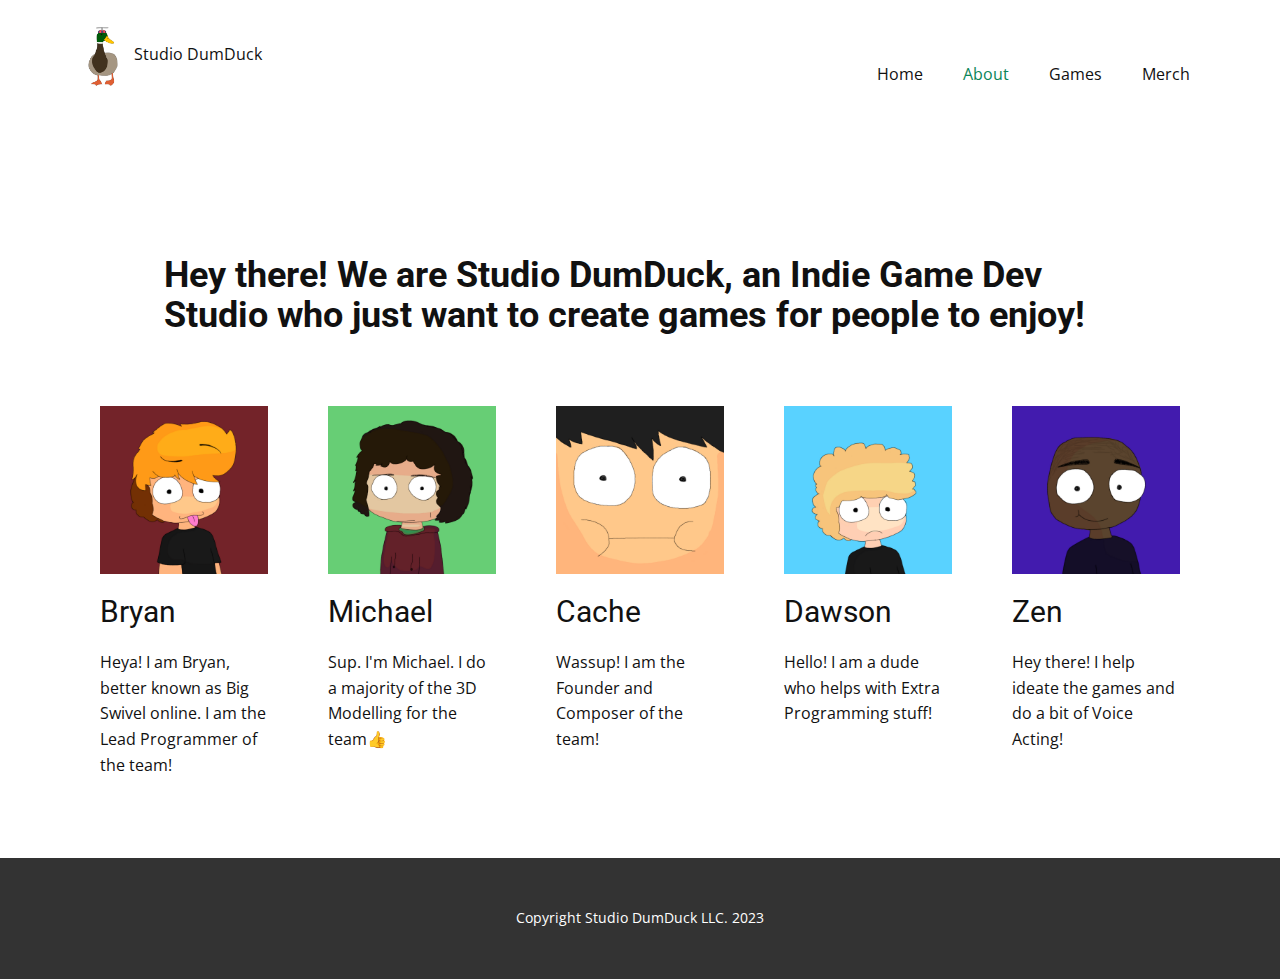
==== About.html @ 2f549c7f "Init" ====
<!DOCTYPE html>
<html style="font-size: 16px;" lang="en"><head>
    <meta name="viewport" content="width=device-width, initial-scale=1.0">
    <meta charset="utf-8">
    <meta name="keywords" content="">
    <meta name="description" content="">
    <title>About</title>
    <link rel="stylesheet" href="nicepage.css" media="screen">
<link rel="stylesheet" href="About.css" media="screen">
    <script class="u-script" type="text/javascript" src="jquery.js" defer=""></script>
    <script class="u-script" type="text/javascript" src="nicepage.js" defer=""></script>
    <meta name="generator" content="Nicepage 5.6.2, nicepage.com">
    <link id="u-theme-google-font" rel="stylesheet" href="https://fonts.googleapis.com/css?family=Roboto:100,100i,300,300i,400,400i,500,500i,700,700i,900,900i|Open+Sans:300,300i,400,400i,500,500i,600,600i,700,700i,800,800i">
    
    
    
    <script type="application/ld+json">{
		"@context": "http://schema.org",
		"@type": "Organization",
		"name": "Studio DumDuck Site",
		"logo": "images/clarence.png"
}</script>
    <meta name="theme-color" content="#0c8558">
    <meta property="og:title" content="About">
    <meta property="og:description" content="">
    <meta property="og:type" content="website">
  <meta data-intl-tel-input-cdn-path="intlTelInput/"></head>
  <body class="u-body u-xl-mode" data-lang="en"><header class="u-clearfix u-header u-header" id="sec-4dc7"><div class="u-clearfix u-sheet u-sheet-1">
        <a href="Home.html" class="u-image u-logo u-image-1" data-image-width="2048" data-image-height="2048" title="Home">
          <img src="images/clarence.png" class="u-logo-image u-logo-image-1">
        </a>
        <p class="u-text u-text-1">Studio DumDuck</p>
        <nav class="u-menu u-menu-one-level u-offcanvas u-menu-1">
          <div class="menu-collapse" style="font-size: 1rem; letter-spacing: 0px;">
            <a class="u-button-style u-custom-left-right-menu-spacing u-custom-padding-bottom u-custom-top-bottom-menu-spacing u-nav-link u-text-active-palette-1-base u-text-hover-palette-2-base" href="#">
              <svg class="u-svg-link" viewBox="0 0 24 24"><use xmlns:xlink="http://www.w3.org/1999/xlink" xlink:href="#menu-hamburger"></use></svg>
              <svg class="u-svg-content" version="1.1" id="menu-hamburger" viewBox="0 0 16 16" x="0px" y="0px" xmlns:xlink="http://www.w3.org/1999/xlink" xmlns="http://www.w3.org/2000/svg"><g><rect y="1" width="16" height="2"></rect><rect y="7" width="16" height="2"></rect><rect y="13" width="16" height="2"></rect>
</g></svg>
            </a>
          </div>
          <div class="u-custom-menu u-nav-container">
            <ul class="u-nav u-unstyled u-nav-1"><li class="u-nav-item"><a class="u-button-style u-nav-link u-text-active-palette-1-base u-text-hover-palette-2-base" href="Home.html" style="padding: 10px 20px;">Home</a>
</li><li class="u-nav-item"><a class="u-button-style u-nav-link u-text-active-palette-1-base u-text-hover-palette-2-base" href="About.html" style="padding: 10px 20px;">About</a>
</li><li class="u-nav-item"><a class="u-button-style u-nav-link u-text-active-palette-1-base u-text-hover-palette-2-base" href="Games.html" style="padding: 10px 20px;">Games</a>
</li><li class="u-nav-item"><a class="u-button-style u-nav-link u-text-active-palette-1-base u-text-hover-palette-2-base" href="Merch.html" style="padding: 10px 20px;">Merch</a>
</li></ul>
          </div>
          <div class="u-custom-menu u-nav-container-collapse">
            <div class="u-black u-container-style u-inner-container-layout u-opacity u-opacity-95 u-sidenav">
              <div class="u-inner-container-layout u-sidenav-overflow">
                <div class="u-menu-close"></div>
                <ul class="u-align-center u-nav u-popupmenu-items u-unstyled u-nav-2"><li class="u-nav-item"><a class="u-button-style u-nav-link" href="Home.html">Home</a>
</li><li class="u-nav-item"><a class="u-button-style u-nav-link" href="About.html">About</a>
</li><li class="u-nav-item"><a class="u-button-style u-nav-link" href="Games.html">Games</a>
</li><li class="u-nav-item"><a class="u-button-style u-nav-link" href="Merch.html">Merch</a>
</li></ul>
              </div>
            </div>
            <div class="u-black u-menu-overlay u-opacity u-opacity-70"></div>
          </div>
        </nav>
      </div></header>
    <section class="u-clearfix u-section-1" id="sec-3592">
      <div class="u-clearfix u-sheet u-valign-middle u-sheet-1">
        <h1 class="u-text u-text-1">Hey there! We are Studio DumDuck, an Indie Game Dev Studio who just want to create games for people to enjoy!</h1>
      </div>
    </section>
    <section class="u-clearfix u-section-2" id="sec-0925">
      <div class="u-clearfix u-sheet u-sheet-1">
        <div class="u-expanded-width u-list u-list-1">
          <div class="u-repeater u-repeater-1">
            <div class="u-container-style u-list-item u-repeater-item">
              <div class="u-container-layout u-similar-container u-container-layout-1">
                <img alt="" class="u-expanded-width u-image u-image-default u-image-1" data-image-width="2048" data-image-height="2048" src="images/bigman.png">
                <h3 class="u-text u-text-default u-text-1">Bryan</h3>
                <p class="u-text u-text-2">Heya! I am Bryan, better known as Big Swivel online. I am the Lead Programmer of the team!</p>
              </div>
            </div>
            <div class="u-container-style u-list-item u-repeater-item">
              <div class="u-container-layout u-similar-container u-container-layout-2">
                <img alt="" class="u-expanded-width u-image u-image-default u-image-2" data-image-width="2048" data-image-height="2048" src="images/michale.png">
                <h3 class="u-text u-text-default u-text-3">Michael</h3>
                <p class="u-text u-text-4">Sup. I'm Michael. I do a majority of the 3D Modelling for the team👍</p>
              </div>
            </div>
            <div class="u-container-style u-list-item u-repeater-item">
              <div class="u-container-layout u-similar-container u-container-layout-3">
                <img alt="" class="u-expanded-width u-image u-image-default u-image-3" data-image-width="2048" data-image-height="2048" src="images/cac.png">
                <h3 class="u-text u-text-default u-text-5">Cache</h3>
                <p class="u-text u-text-6">Wassup! I am the Founder and Composer of the team!</p>
              </div>
            </div>
            <div class="u-container-style u-list-item u-repeater-item">
              <div class="u-container-layout u-similar-container u-container-layout-4">
                <img alt="" class="u-expanded-width u-image u-image-default u-image-4" data-image-width="2048" data-image-height="2048" src="images/dwarso.png">
                <h3 class="u-text u-text-default u-text-7">Dawson</h3>
                <p class="u-text u-text-8">Hello! I am a dude who helps with Extra Programming stuff!</p>
              </div>
            </div>
            <div class="u-container-style u-list-item u-repeater-item">
              <div class="u-container-layout u-similar-container u-container-layout-5">
                <img alt="" class="u-expanded-width u-image u-image-default u-image-5" data-image-width="2048" data-image-height="2048" src="images/xen.png">
                <h3 class="u-text u-text-default u-text-9">Zen</h3>
                <p class="u-text u-text-10">Hey there! I help ideate the games and do a bit of Voice Acting!</p>
              </div>
            </div>
          </div>
        </div>
      </div>
    </section>
    
    
    <footer class="u-align-center u-clearfix u-footer u-grey-80 u-footer" id="sec-8961"><div class="u-clearfix u-sheet u-sheet-1">
        <p class="u-small-text u-text u-text-variant u-text-1">Copyright Studio DumDuck LLC. 2023</p>
      </div></footer>
  
</body></html>
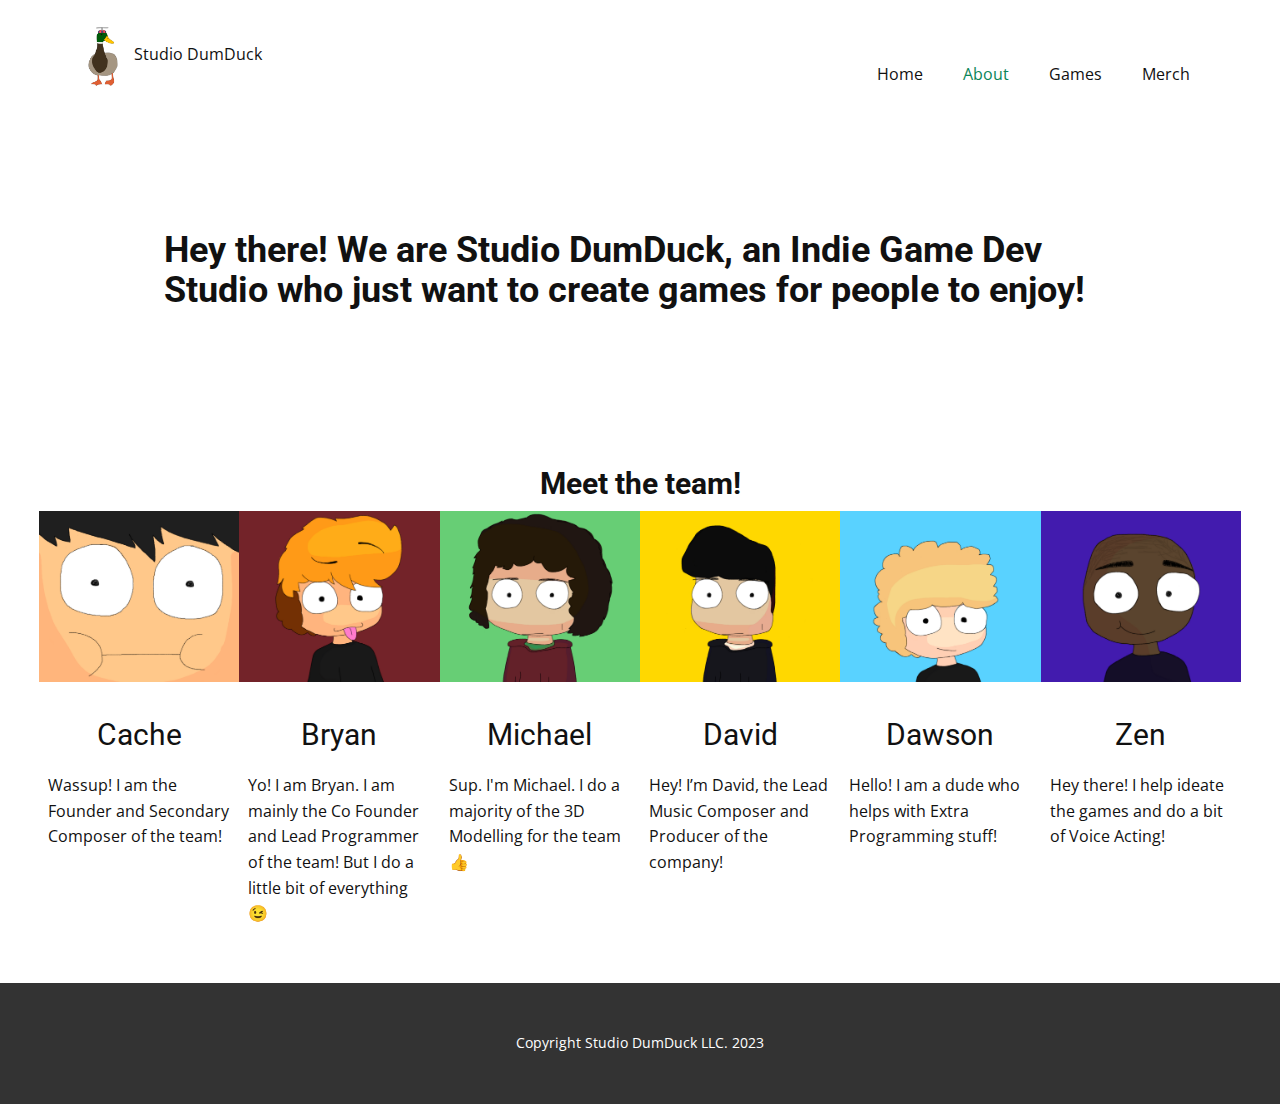
==== commit 8f9734c1: "Finished About Page (So Far)" ====
--- a/About.html
+++ b/About.html
@@ -61,47 +61,55 @@
         </nav>
       </div></header>
     <section class="u-clearfix u-section-1" id="sec-3592">
-      <div class="u-clearfix u-sheet u-valign-middle u-sheet-1">
+      <div class="u-clearfix u-sheet u-sheet-1">
         <h1 class="u-text u-text-1">Hey there! We are Studio DumDuck, an Indie Game Dev Studio who just want to create games for people to enjoy!</h1>
+        <h1 class="u-align-center u-text u-text-2">Meet the team!</h1>
       </div>
     </section>
     <section class="u-clearfix u-section-2" id="sec-0925">
       <div class="u-clearfix u-sheet u-sheet-1">
-        <div class="u-expanded-width u-list u-list-1">
+        <div class="u-list u-list-1">
           <div class="u-repeater u-repeater-1">
             <div class="u-container-style u-list-item u-repeater-item">
               <div class="u-container-layout u-similar-container u-container-layout-1">
-                <img alt="" class="u-expanded-width u-image u-image-default u-image-1" data-image-width="2048" data-image-height="2048" src="images/bigman.png">
-                <h3 class="u-text u-text-default u-text-1">Bryan</h3>
-                <p class="u-text u-text-2">Heya! I am Bryan, better known as Big Swivel online. I am the Lead Programmer of the team!</p>
+                <img alt="" class="u-expanded-width u-image u-image-default u-image-1" data-image-width="2048" data-image-height="2048" src="images/cac.png">
+                <h3 class="u-align-center u-text u-text-1">Cache</h3>
+                <p class="u-text u-text-2">Wassup! I am the Founder and Secondary Composer of the team!</p>
               </div>
             </div>
             <div class="u-container-style u-list-item u-repeater-item">
               <div class="u-container-layout u-similar-container u-container-layout-2">
-                <img alt="" class="u-expanded-width u-image u-image-default u-image-2" data-image-width="2048" data-image-height="2048" src="images/michale.png">
-                <h3 class="u-text u-text-default u-text-3">Michael</h3>
-                <p class="u-text u-text-4">Sup. I'm Michael. I do a majority of the 3D Modelling for the team👍</p>
+                <img alt="" class="u-expanded-width u-image u-image-default u-image-2" data-image-width="2048" data-image-height="2048" src="images/bigman.png">
+                <h3 class="u-align-center u-text u-text-3">Bryan</h3>
+                <p class="u-text u-text-4">Yo! I am Bryan. I am mainly the Co Founder and Lead Programmer of the team! But I do a little bit of everything 😉</p>
               </div>
             </div>
             <div class="u-container-style u-list-item u-repeater-item">
               <div class="u-container-layout u-similar-container u-container-layout-3">
-                <img alt="" class="u-expanded-width u-image u-image-default u-image-3" data-image-width="2048" data-image-height="2048" src="images/cac.png">
-                <h3 class="u-text u-text-default u-text-5">Cache</h3>
-                <p class="u-text u-text-6">Wassup! I am the Founder and Composer of the team!</p>
+                <img alt="" class="u-expanded-width u-image u-image-default u-image-3" data-image-width="2048" data-image-height="2048" src="images/michale.png">
+                <h3 class="u-align-center u-text u-text-5">Michael</h3>
+                <p class="u-text u-text-6">Sup. I'm Michael. I do a majority of the 3D Modelling for the team👍</p>
               </div>
             </div>
             <div class="u-container-style u-list-item u-repeater-item">
               <div class="u-container-layout u-similar-container u-container-layout-4">
-                <img alt="" class="u-expanded-width u-image u-image-default u-image-4" data-image-width="2048" data-image-height="2048" src="images/dwarso.png">
-                <h3 class="u-text u-text-default u-text-7">Dawson</h3>
-                <p class="u-text u-text-8">Hello! I am a dude who helps with Extra Programming stuff!</p>
+                <img alt="" class="u-expanded-width u-image u-image-default u-image-4" data-image-width="2048" data-image-height="2048" src="images/da.png">
+                <h3 class="u-align-center u-text u-text-7">David</h3>
+                <p class="u-text u-text-8"> Hey! I’m David, the Lead Music Composer and Producer of the company!</p>
               </div>
             </div>
             <div class="u-container-style u-list-item u-repeater-item">
               <div class="u-container-layout u-similar-container u-container-layout-5">
-                <img alt="" class="u-expanded-width u-image u-image-default u-image-5" data-image-width="2048" data-image-height="2048" src="images/xen.png">
-                <h3 class="u-text u-text-default u-text-9">Zen</h3>
-                <p class="u-text u-text-10">Hey there! I help ideate the games and do a bit of Voice Acting!</p>
+                <img alt="" class="u-expanded-width u-image u-image-default u-image-5" data-image-width="2048" data-image-height="2048" src="images/dwarso1.png">
+                <h3 class="u-align-center u-text u-text-9">Dawson</h3>
+                <p class="u-text u-text-10">Hello! I am a dude who helps with Extra Programming stuff!</p>
+              </div>
+            </div>
+            <div class="u-container-style u-list-item u-repeater-item">
+              <div class="u-container-layout u-similar-container u-container-layout-6">
+                <img alt="" class="u-expanded-width u-image u-image-default u-image-6" data-image-width="2048" data-image-height="2048" src="images/xen.png">
+                <h3 class="u-align-center u-text u-text-11">Zen</h3>
+                <p class="u-text u-text-12">Hey there! I help ideate the games and do a bit of Voice Acting!</p>
               </div>
             </div>
           </div>
--- a/About.css
+++ b/About.css
@@ -1,11 +1,17 @@
 .u-section-1 .u-sheet-1 {
-  min-height: 179px;
+  min-height: 305px;
 }
 
 .u-section-1 .u-text-1 {
   font-weight: 700;
   font-size: 2.25rem;
-  margin: 51px 94px;
+  margin: 26px 94px 0;
+}
+
+.u-section-1 .u-text-2 {
+  font-size: 1.875rem;
+  font-weight: 700;
+  margin: 157px 94px 11px;
 }
 
 @media (max-width: 1199px) {
@@ -13,11 +19,10 @@
     margin-left: 0;
     margin-right: 0;
   }
-}
-
-@media (max-width: 767px) {
-  .u-section-1 .u-text-1 {
-    margin-top: 156px;
+
+  .u-section-1 .u-text-2 {
+    margin-left: 0;
+    margin-right: 0;
   }
 }
 
@@ -31,136 +36,208 @@
 
 .u-section-2 .u-list-1 {
   grid-template-rows: auto;
-  margin-top: 0;
-  margin-bottom: 10px;
+  width: 1202px;
+  margin: 0 -31px 48px;
 }
 
 .u-section-2 .u-repeater-1 {
-  grid-template-columns: 20% 20% 20% 20% 20%;
-  min-height: 462px;
+  grid-template-columns: 16.6667% 16.6667% 16.6667% 16.6667% 16.6667% 16.6667%;
+  min-height: 424px;
   grid-gap: 0px 0px;
+  grid-auto-columns: 16.6667%;
 }
 
 .u-section-2 .u-container-layout-1 {
-  padding: 20px 30px 0;
+  padding: 0;
 }
 
 .u-section-2 .u-image-1 {
-  height: 168px;
+  height: 171px;
   margin-top: 0;
   margin-bottom: 0;
 }
 
 .u-section-2 .u-text-1 {
-  margin: 20px auto 0 0;
+  width: 116px;
+  margin: 35px auto 0;
 }
 
 .u-section-2 .u-text-2 {
-  margin: 20px 0 0;
+  margin: 20px 9px 0;
 }
 
 .u-section-2 .u-container-layout-2 {
-  padding: 20px 30px 0;
+  padding: 0;
 }
 
 .u-section-2 .u-image-2 {
-  height: 168px;
+  height: 171px;
   margin-top: 0;
   margin-bottom: 0;
 }
 
 .u-section-2 .u-text-3 {
-  margin: 20px auto 0 0;
+  width: 116px;
+  margin: 35px auto 0;
 }
 
 .u-section-2 .u-text-4 {
-  margin: 20px 0 0;
+  margin: 20px 9px 0;
 }
 
 .u-section-2 .u-container-layout-3 {
-  padding: 20px 30px 0;
+  padding: 0;
 }
 
 .u-section-2 .u-image-3 {
-  height: 168px;
+  height: 171px;
   margin-top: 0;
   margin-bottom: 0;
 }
 
 .u-section-2 .u-text-5 {
-  margin: 20px auto 0 0;
+  width: 116px;
+  margin: 35px auto 0;
 }
 
 .u-section-2 .u-text-6 {
-  margin: 20px 0 0;
+  margin: 20px 9px 0;
 }
 
 .u-section-2 .u-container-layout-4 {
-  padding: 20px 30px 0;
+  padding: 0;
 }
 
 .u-section-2 .u-image-4 {
-  height: 168px;
+  height: 171px;
   margin-top: 0;
   margin-bottom: 0;
 }
 
 .u-section-2 .u-text-7 {
-  margin: 20px auto 0 0;
+  width: 116px;
+  margin: 35px auto 0;
 }
 
 .u-section-2 .u-text-8 {
-  margin: 20px 0 0;
+  margin: 20px 9px 0;
 }
 
 .u-section-2 .u-container-layout-5 {
-  padding: 20px 30px 0;
+  padding: 0;
 }
 
 .u-section-2 .u-image-5 {
-  height: 168px;
+  height: 171px;
   margin-top: 0;
   margin-bottom: 0;
 }
 
 .u-section-2 .u-text-9 {
-  margin: 20px auto 0 0;
+  width: 116px;
+  margin: 35px auto 0;
 }
 
 .u-section-2 .u-text-10 {
-  margin: 20px 0 0;
+  margin: 20px 9px 0;
+}
+
+.u-section-2 .u-container-layout-6 {
+  padding: 0;
+}
+
+.u-section-2 .u-image-6 {
+  height: 171px;
+  margin-top: 0;
+  margin-bottom: 0;
+}
+
+.u-section-2 .u-text-11 {
+  width: 116px;
+  margin: 35px auto 0;
+}
+
+.u-section-2 .u-text-12 {
+  margin: 20px 9px 0;
 }
 
 @media (max-width: 1199px) {
+  .u-section-2 .u-list-1 {
+    width: 940px;
+    margin-left: 0;
+    margin-right: 0;
+  }
+
   .u-section-2 .u-repeater-1 {
-    min-height: 381px;
+    grid-template-columns: 20% 20% 20% 20% 20%;
+    min-height: 332px;
+    grid-auto-columns: 16.666666666666668%;
   }
 
   .u-section-2 .u-image-1 {
     height: 128px;
   }
 
+  .u-section-2 .u-text-2 {
+    margin-left: 0;
+    margin-right: 0;
+  }
+
   .u-section-2 .u-image-2 {
     height: 128px;
   }
 
+  .u-section-2 .u-text-4 {
+    margin-left: 0;
+    margin-right: 0;
+  }
+
   .u-section-2 .u-image-3 {
     height: 128px;
   }
 
+  .u-section-2 .u-text-6 {
+    margin-left: 0;
+    margin-right: 0;
+  }
+
   .u-section-2 .u-image-4 {
     height: 128px;
   }
 
+  .u-section-2 .u-text-8 {
+    margin-left: 0;
+    margin-right: 0;
+  }
+
   .u-section-2 .u-image-5 {
     height: 128px;
   }
+
+  .u-section-2 .u-text-10 {
+    margin-left: 0;
+    margin-right: 0;
+  }
+
+  .u-section-2 .u-image-6 {
+    height: 128px;
+  }
+
+  .u-section-2 .u-text-12 {
+    margin-left: 0;
+    margin-right: 0;
+  }
 }
 
 @media (max-width: 991px) {
+  .u-section-2 .u-list-1 {
+    width: 720px;
+  }
+
   .u-section-2 .u-repeater-1 {
     grid-template-columns: 33.3333% 33.3333% 33.3333%;
     min-height: 710px;
+    grid-auto-columns: 33.333333333333336%;
   }
 
   .u-section-2 .u-image-1 {
@@ -182,62 +259,55 @@
   .u-section-2 .u-image-5 {
     height: 180px;
   }
+
+  .u-section-2 .u-image-6 {
+    height: 180px;
+  }
 }
 
 @media (max-width: 767px) {
+  .u-section-2 .u-list-1 {
+    width: 540px;
+  }
+
   .u-section-2 .u-repeater-1 {
     grid-template-columns: 50% 50%;
-  }
-
-  .u-section-2 .u-container-layout-1 {
-    padding-left: 10px;
-    padding-right: 10px;
+    grid-auto-columns: 50%;
   }
 
   .u-section-2 .u-image-1 {
     height: 250px;
   }
 
-  .u-section-2 .u-container-layout-2 {
-    padding-left: 10px;
-    padding-right: 10px;
-  }
-
   .u-section-2 .u-image-2 {
     height: 250px;
   }
 
-  .u-section-2 .u-container-layout-3 {
-    padding-left: 10px;
-    padding-right: 10px;
-  }
-
   .u-section-2 .u-image-3 {
     height: 250px;
   }
 
-  .u-section-2 .u-container-layout-4 {
-    padding-left: 10px;
-    padding-right: 10px;
-  }
-
   .u-section-2 .u-image-4 {
     height: 250px;
   }
 
-  .u-section-2 .u-container-layout-5 {
-    padding-left: 10px;
-    padding-right: 10px;
-  }
-
   .u-section-2 .u-image-5 {
     height: 250px;
   }
+
+  .u-section-2 .u-image-6 {
+    height: 250px;
+  }
 }
 
 @media (max-width: 575px) {
+  .u-section-2 .u-list-1 {
+    width: 340px;
+  }
+
   .u-section-2 .u-repeater-1 {
     grid-template-columns: 100%;
+    grid-auto-columns: 100%;
   }
 
   .u-section-2 .u-image-1 {
@@ -259,4 +329,8 @@
   .u-section-2 .u-image-5 {
     height: 320px;
   }
+
+  .u-section-2 .u-image-6 {
+    height: 320px;
+  }
 }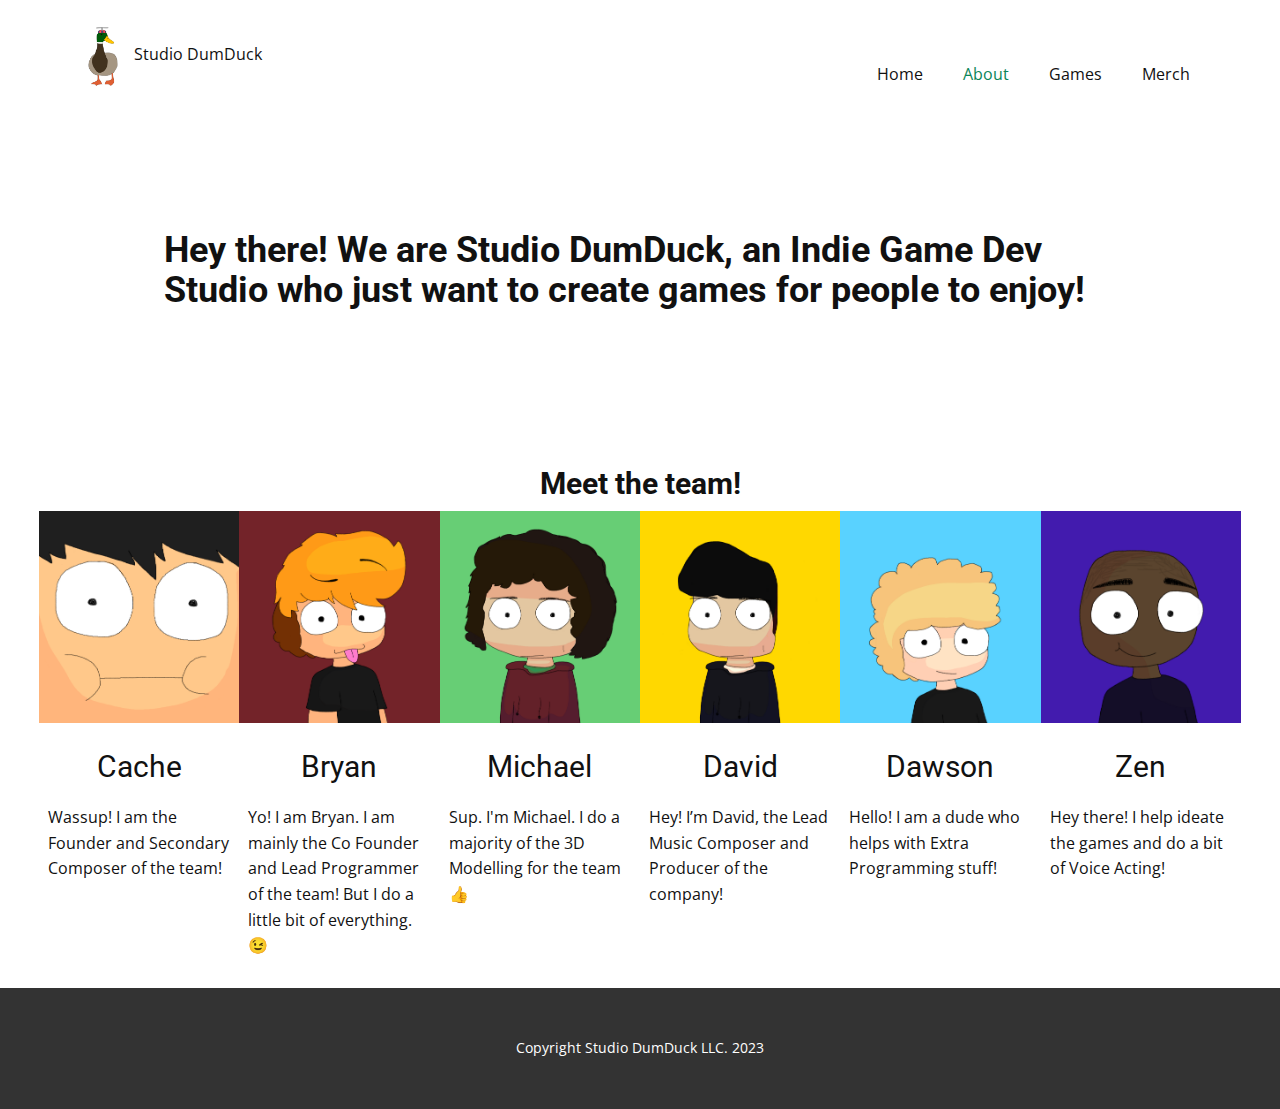
==== commit 03822264: "fixed the weird issue where it made the images rectangular" ====
--- a/About.html
+++ b/About.html
@@ -81,7 +81,7 @@
               <div class="u-container-layout u-similar-container u-container-layout-2">
                 <img alt="" class="u-expanded-width u-image u-image-default u-image-2" data-image-width="2048" data-image-height="2048" src="images/bigman.png">
                 <h3 class="u-align-center u-text u-text-3">Bryan</h3>
-                <p class="u-text u-text-4">Yo! I am Bryan. I am mainly the Co Founder and Lead Programmer of the team! But I do a little bit of everything 😉</p>
+                <p class="u-text u-text-4">Yo! I am Bryan. I am mainly the Co Founder and Lead Programmer of the team! But I do a little bit of everything.😉</p>
               </div>
             </div>
             <div class="u-container-style u-list-item u-repeater-item">
--- a/About.css
+++ b/About.css
@@ -31,18 +31,18 @@
     font-size: 1.875rem;
   }
 }.u-section-2 .u-sheet-1 {
-  min-height: 472px;
+  min-height: 477px;
 }
 
 .u-section-2 .u-list-1 {
   grid-template-rows: auto;
   width: 1202px;
-  margin: 0 -31px 48px;
+  margin: 0 -31px 20px;
 }
 
 .u-section-2 .u-repeater-1 {
   grid-template-columns: 16.6667% 16.6667% 16.6667% 16.6667% 16.6667% 16.6667%;
-  min-height: 424px;
+  min-height: 457px;
   grid-gap: 0px 0px;
   grid-auto-columns: 16.6667%;
 }
@@ -52,14 +52,14 @@
 }
 
 .u-section-2 .u-image-1 {
-  height: 171px;
+  height: 212px;
   margin-top: 0;
   margin-bottom: 0;
 }
 
 .u-section-2 .u-text-1 {
-  width: 116px;
-  margin: 35px auto 0;
+  width: 117px;
+  margin: 26px auto 0;
 }
 
 .u-section-2 .u-text-2 {
@@ -71,14 +71,14 @@
 }
 
 .u-section-2 .u-image-2 {
-  height: 171px;
+  height: 212px;
   margin-top: 0;
   margin-bottom: 0;
 }
 
 .u-section-2 .u-text-3 {
-  width: 116px;
-  margin: 35px auto 0;
+  width: 117px;
+  margin: 26px auto 0;
 }
 
 .u-section-2 .u-text-4 {
@@ -90,14 +90,14 @@
 }
 
 .u-section-2 .u-image-3 {
-  height: 171px;
+  height: 212px;
   margin-top: 0;
   margin-bottom: 0;
 }
 
 .u-section-2 .u-text-5 {
-  width: 116px;
-  margin: 35px auto 0;
+  width: 117px;
+  margin: 26px auto 0;
 }
 
 .u-section-2 .u-text-6 {
@@ -109,14 +109,14 @@
 }
 
 .u-section-2 .u-image-4 {
-  height: 171px;
+  height: 212px;
   margin-top: 0;
   margin-bottom: 0;
 }
 
 .u-section-2 .u-text-7 {
-  width: 116px;
-  margin: 35px auto 0;
+  width: 117px;
+  margin: 26px auto 0;
 }
 
 .u-section-2 .u-text-8 {
@@ -128,14 +128,14 @@
 }
 
 .u-section-2 .u-image-5 {
-  height: 171px;
+  height: 212px;
   margin-top: 0;
   margin-bottom: 0;
 }
 
 .u-section-2 .u-text-9 {
-  width: 116px;
-  margin: 35px auto 0;
+  width: 117px;
+  margin: 26px auto 0;
 }
 
 .u-section-2 .u-text-10 {
@@ -147,14 +147,14 @@
 }
 
 .u-section-2 .u-image-6 {
-  height: 171px;
+  height: 212px;
   margin-top: 0;
   margin-bottom: 0;
 }
 
 .u-section-2 .u-text-11 {
-  width: 116px;
-  margin: 35px auto 0;
+  width: 117px;
+  margin: 26px auto 0;
 }
 
 .u-section-2 .u-text-12 {
@@ -170,7 +170,7 @@
 
   .u-section-2 .u-repeater-1 {
     grid-template-columns: 20% 20% 20% 20% 20%;
-    min-height: 332px;
+    min-height: 357px;
     grid-auto-columns: 16.666666666666668%;
   }
 
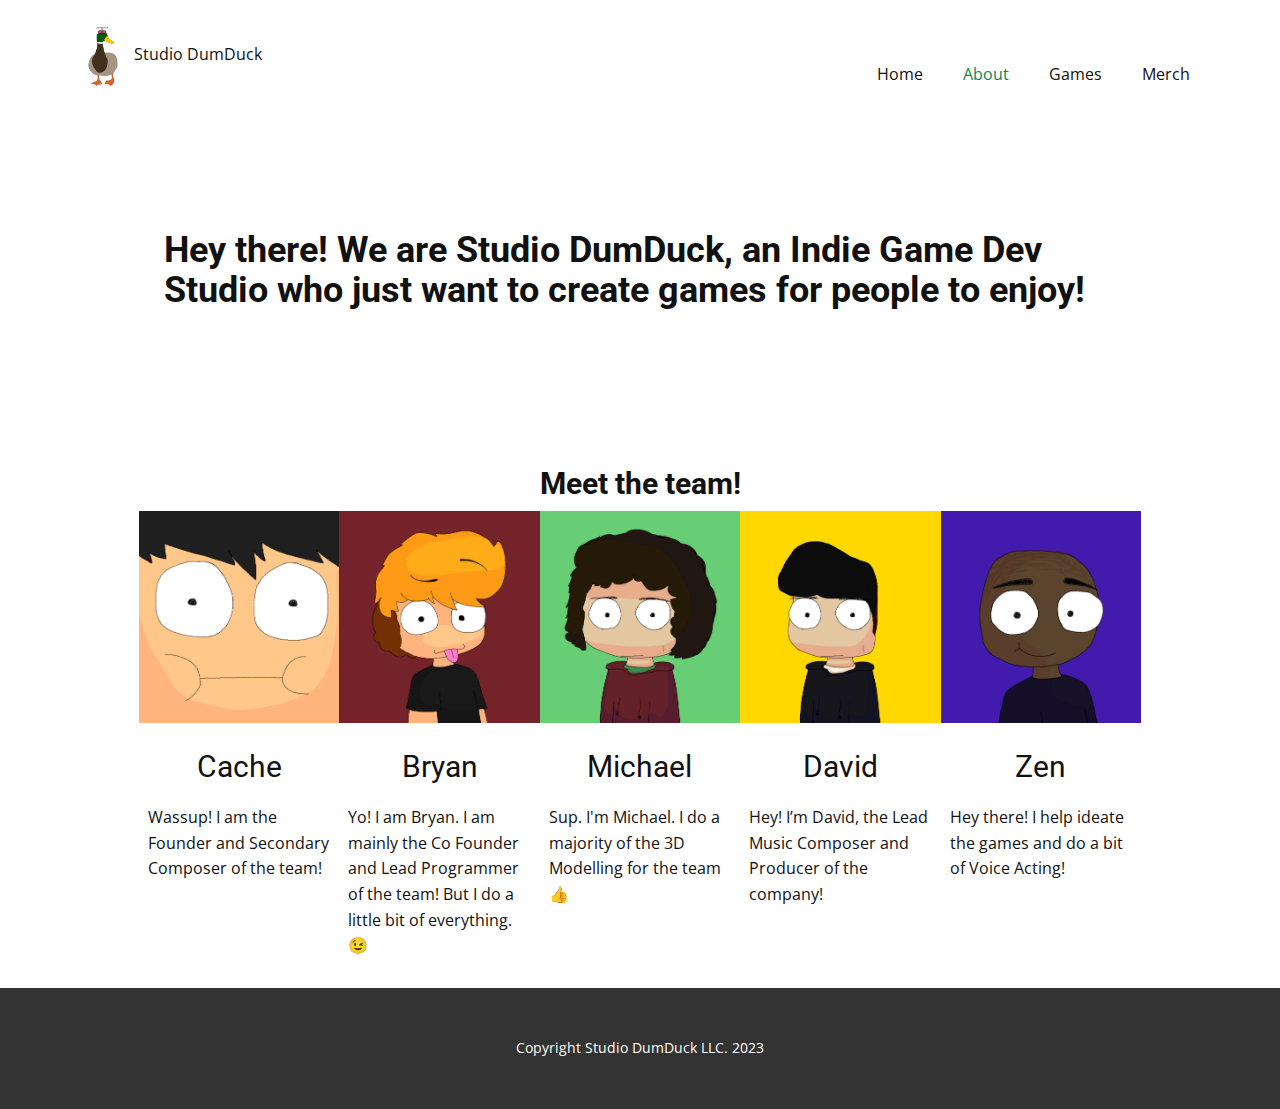
==== commit f1386f9b: "remove REDACTED EMPLOYEE" ====
--- a/About.html
+++ b/About.html
@@ -67,7 +67,7 @@
       </div>
     </section>
     <section class="u-clearfix u-section-2" id="sec-0925">
-      <div class="u-clearfix u-sheet u-sheet-1">
+      <div class="u-clearfix u-sheet u-valign-top u-sheet-1">
         <div class="u-list u-list-1">
           <div class="u-repeater u-repeater-1">
             <div class="u-container-style u-list-item u-repeater-item">
@@ -100,16 +100,9 @@
             </div>
             <div class="u-container-style u-list-item u-repeater-item">
               <div class="u-container-layout u-similar-container u-container-layout-5">
-                <img alt="" class="u-expanded-width u-image u-image-default u-image-5" data-image-width="2048" data-image-height="2048" src="images/dwarso1.png">
-                <h3 class="u-align-center u-text u-text-9">Dawson</h3>
-                <p class="u-text u-text-10">Hello! I am a dude who helps with Extra Programming stuff!</p>
-              </div>
-            </div>
-            <div class="u-container-style u-list-item u-repeater-item">
-              <div class="u-container-layout u-similar-container u-container-layout-6">
-                <img alt="" class="u-expanded-width u-image u-image-default u-image-6" data-image-width="2048" data-image-height="2048" src="images/xen.png">
-                <h3 class="u-align-center u-text u-text-11">Zen</h3>
-                <p class="u-text u-text-12">Hey there! I help ideate the games and do a bit of Voice Acting!</p>
+                <img alt="" class="u-expanded-width u-image u-image-default u-image-5" data-image-width="2048" data-image-height="2048" src="images/xen.png">
+                <h3 class="u-align-center u-text u-text-9">Zen</h3>
+                <p class="u-text u-text-10">Hey there! I help ideate the games and do a bit of Voice Acting!</p>
               </div>
             </div>
           </div>
--- a/About.css
+++ b/About.css
@@ -36,15 +36,15 @@
 
 .u-section-2 .u-list-1 {
   grid-template-rows: auto;
-  width: 1202px;
-  margin: 0 -31px 20px;
+  width: 1002px;
+  margin: 0 auto 20px;
 }
 
 .u-section-2 .u-repeater-1 {
-  grid-template-columns: 16.6667% 16.6667% 16.6667% 16.6667% 16.6667% 16.6667%;
+  grid-template-columns: 20% 20% 20% 20% 20%;
   min-height: 457px;
   grid-gap: 0px 0px;
-  grid-auto-columns: 16.6667%;
+  grid-auto-columns: 20%;
 }
 
 .u-section-2 .u-container-layout-1 {
@@ -142,36 +142,13 @@
   margin: 20px 9px 0;
 }
 
-.u-section-2 .u-container-layout-6 {
-  padding: 0;
-}
-
-.u-section-2 .u-image-6 {
-  height: 212px;
-  margin-top: 0;
-  margin-bottom: 0;
-}
-
-.u-section-2 .u-text-11 {
-  width: 117px;
-  margin: 26px auto 0;
-}
-
-.u-section-2 .u-text-12 {
-  margin: 20px 9px 0;
-}
-
 @media (max-width: 1199px) {
   .u-section-2 .u-list-1 {
     width: 940px;
-    margin-left: 0;
-    margin-right: 0;
-  }
-
-  .u-section-2 .u-repeater-1 {
-    grid-template-columns: 20% 20% 20% 20% 20%;
-    min-height: 357px;
-    grid-auto-columns: 16.666666666666668%;
+  }
+
+  .u-section-2 .u-repeater-1 {
+    min-height: 429px;
   }
 
   .u-section-2 .u-image-1 {
@@ -215,15 +192,6 @@
   }
 
   .u-section-2 .u-text-10 {
-    margin-left: 0;
-    margin-right: 0;
-  }
-
-  .u-section-2 .u-image-6 {
-    height: 128px;
-  }
-
-  .u-section-2 .u-text-12 {
     margin-left: 0;
     margin-right: 0;
   }
@@ -259,10 +227,6 @@
   .u-section-2 .u-image-5 {
     height: 180px;
   }
-
-  .u-section-2 .u-image-6 {
-    height: 180px;
-  }
 }
 
 @media (max-width: 767px) {
@@ -294,10 +258,6 @@
   .u-section-2 .u-image-5 {
     height: 250px;
   }
-
-  .u-section-2 .u-image-6 {
-    height: 250px;
-  }
 }
 
 @media (max-width: 575px) {
@@ -329,8 +289,4 @@
   .u-section-2 .u-image-5 {
     height: 320px;
   }
-
-  .u-section-2 .u-image-6 {
-    height: 320px;
-  }
 }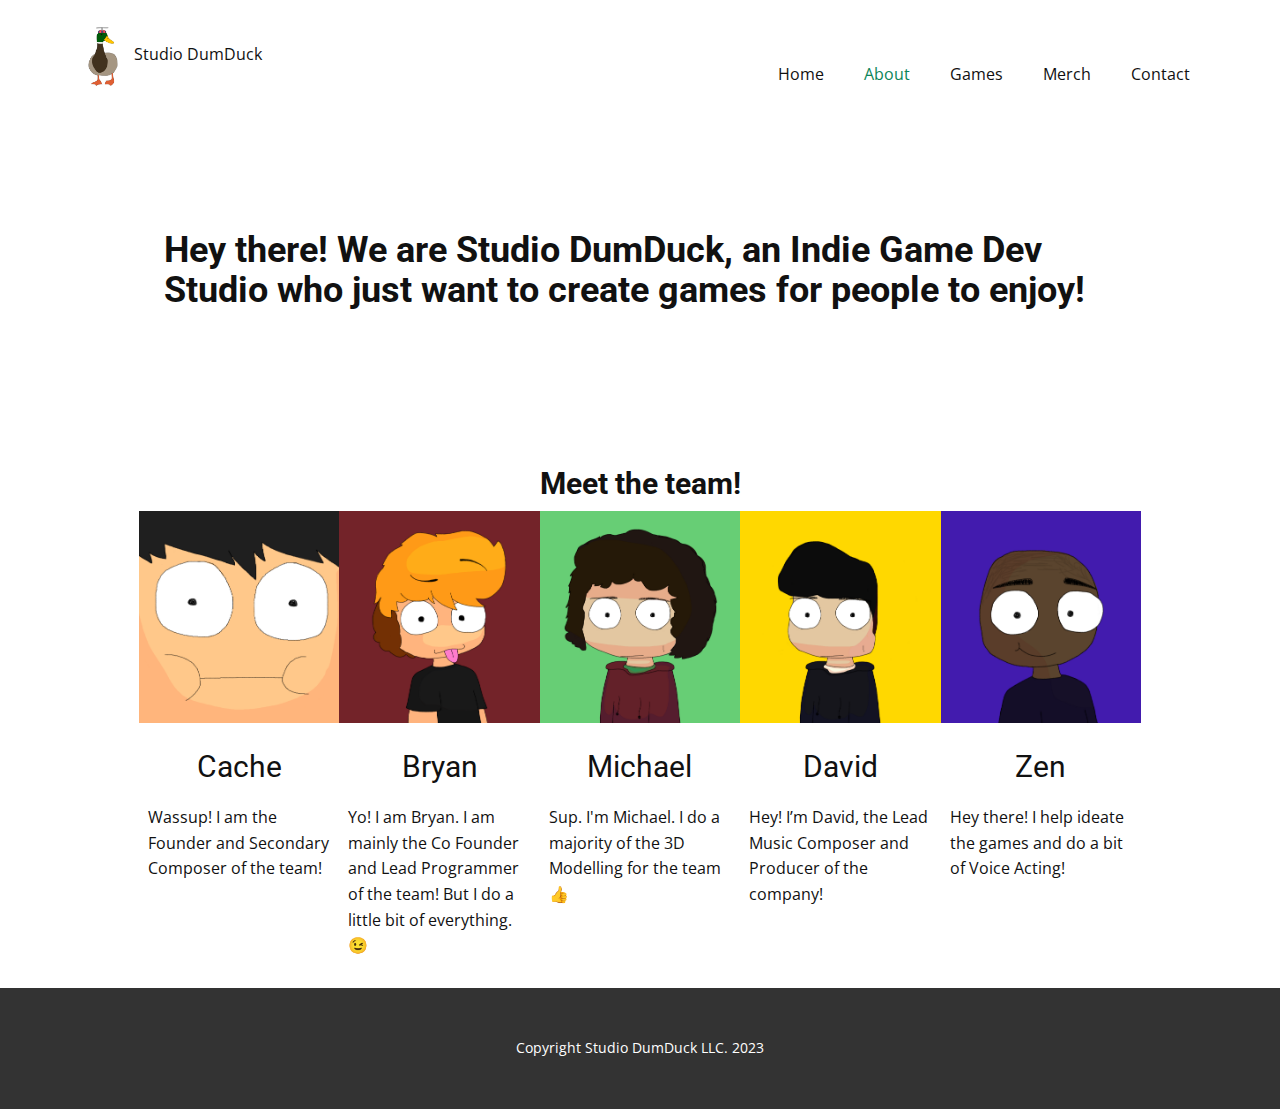
==== commit e8c7b9a5: "Added contact page" ====
--- a/About.html
+++ b/About.html
@@ -43,6 +43,7 @@
 </li><li class="u-nav-item"><a class="u-button-style u-nav-link u-text-active-palette-1-base u-text-hover-palette-2-base" href="About.html" style="padding: 10px 20px;">About</a>
 </li><li class="u-nav-item"><a class="u-button-style u-nav-link u-text-active-palette-1-base u-text-hover-palette-2-base" href="Games.html" style="padding: 10px 20px;">Games</a>
 </li><li class="u-nav-item"><a class="u-button-style u-nav-link u-text-active-palette-1-base u-text-hover-palette-2-base" href="Merch.html" style="padding: 10px 20px;">Merch</a>
+</li><li class="u-nav-item"><a class="u-button-style u-nav-link u-text-active-palette-1-base u-text-hover-palette-2-base" href="Contact.html" style="padding: 10px 20px;">Contact</a>
 </li></ul>
           </div>
           <div class="u-custom-menu u-nav-container-collapse">
@@ -53,6 +54,7 @@
 </li><li class="u-nav-item"><a class="u-button-style u-nav-link" href="About.html">About</a>
 </li><li class="u-nav-item"><a class="u-button-style u-nav-link" href="Games.html">Games</a>
 </li><li class="u-nav-item"><a class="u-button-style u-nav-link" href="Merch.html">Merch</a>
+</li><li class="u-nav-item"><a class="u-button-style u-nav-link" href="Contact.html">Contact</a>
 </li></ul>
               </div>
             </div>
--- a/nicepage.css
+++ b/nicepage.css
@@ -41327,7 +41327,6 @@
 
 .u-header .u-nav-1 {
   font-size: 1rem;
-  letter-spacing: normal;
 }
 
 .u-header .u-nav-2 {
@@ -41344,6 +41343,10 @@
     width: auto;
     margin-top: -12px;
   }
+
+  .u-header .u-nav-1 {
+    letter-spacing: normal;
+  }
 }
 @media (max-width: 991px) {
   .u-header .u-text-1 {
